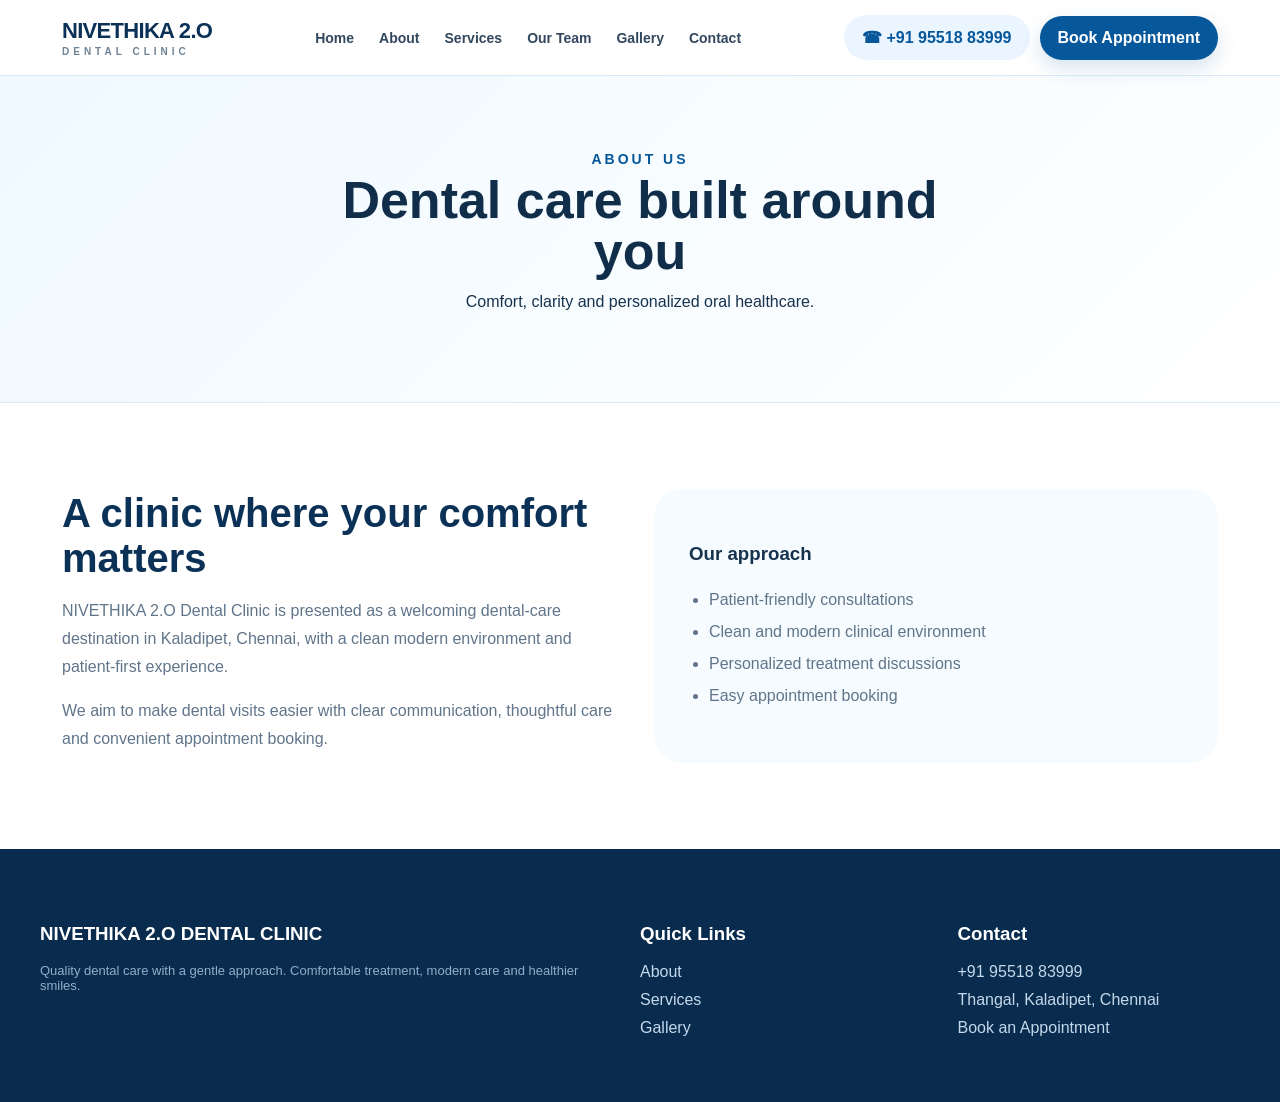
==== about/index.html @ 3b20a112 "Add clinic page" ====
<!doctype html><html><head><meta charset="utf-8"><meta name="viewport" content="width=device-width,initial-scale=1"><title>About | NIVETHIKA 2.O</title><link rel="stylesheet" href="/styles.css"></head><body><div id="header"></div><section class="pageHero"><div class="eyebrow">ABOUT US</div><h1>Dental care built around you</h1><p>Comfort, clarity and personalized oral healthcare.</p></section><section class="section"><div class="grid2"><div><h2>A clinic where your comfort matters</h2><p>NIVETHIKA 2.O Dental Clinic is presented as a welcoming dental-care destination in Kaladipet, Chennai, with a clean modern environment and patient-first experience.</p><p>We aim to make dental visits easier with clear communication, thoughtful care and convenient appointment booking.</p></div><div class="feature"><h3>Our approach</h3><ul><li>Patient-friendly consultations</li><li>Clean and modern clinical environment</li><li>Personalized treatment discussions</li><li>Easy appointment booking</li></ul></div></div></section><div id="footer"></div><script>Promise.all([fetch('/header.html').then(r=>r.text()),fetch('/footer.html').then(r=>r.text())]).then(([h,f])=>{header.innerHTML=h;footer.innerHTML=f})</script></body></html>
---- styles.css ----
:root{--blue:#07579b;--navy:#0b3157;--sky:#eaf6ff;--text:#17324d;--muted:#60758a;--white:#fff;--line:#dceaf5}*{box-sizing:border-box}html{scroll-behavior:smooth}body{margin:0;font-family:Inter,Arial,sans-serif;color:var(--text);background:#fff}a{text-decoration:none;color:inherit}.nav{position:sticky;top:0;z-index:20;background:rgba(255,255,255,.96);backdrop-filter:blur(12px);border-bottom:1px solid var(--line)}.navin{max-width:1200px;margin:auto;padding:15px 22px;display:flex;align-items:center;justify-content:space-between;gap:20px}.logo{font-weight:900;color:var(--navy);font-size:22px;letter-spacing:-.7px}.logo small{display:block;font-size:10px;letter-spacing:4px;color:#6d8295;font-weight:600;margin-top:2px}.links{display:flex;gap:25px;font-size:14px;font-weight:700;color:#31475d}.links a:hover,.links .active{color:var(--blue)}.actions{display:flex;gap:10px;align-items:center}.pill,.btn{border:0;border-radius:999px;padding:13px 18px;font-weight:800;cursor:pointer}.pill{background:#eaf5ff;color:var(--blue)}.btn{background:var(--blue);color:white;box-shadow:0 8px 20px #07579b2b}.hero{min-height:620px;background:linear-gradient(90deg,#f7fcff 0%,#f7fcffdd 38%,#fff0 65%),url('https://images.unsplash.com/photo-1606811971618-4486d14f3f99?auto=format&fit=crop&w=1800&q=85') center/cover}.hero .inner{max-width:1200px;margin:auto;padding:105px 22px 80px}.eyebrow{font-size:14px;letter-spacing:3px;font-weight:800;color:var(--blue)}h1{font-size:64px;line-height:.98;max-width:650px;margin:16px 0;color:#102d4a}h1 span{color:#0877c9}.lead{font-size:19px;line-height:1.7;max-width:620px;color:#50677d}.ctas{display:flex;gap:12px;flex-wrap:wrap;margin-top:30px}.outline{background:#fff;color:var(--blue);border:1px solid #b9d8ee}.section{max-width:1200px;margin:auto;padding:80px 22px}.section.alt{max-width:none;background:#f5fbff}.section h2{font-size:40px;margin:8px 0 14px;color:var(--navy)}.section p{color:var(--muted);line-height:1.75}.center{text-align:center}.cards{display:grid;grid-template-columns:repeat(3,1fr);gap:22px;margin-top:35px}.card{padding:28px;border:1px solid var(--line);border-radius:24px;background:#fff;box-shadow:0 12px 35px #17324d0a}.icon{width:52px;height:52px;border-radius:16px;background:var(--sky);display:grid;place-items:center;font-size:25px}.card h3{margin:18px 0 8px;color:var(--navy)}.pageHero{background:linear-gradient(135deg,#eff9ff,#fff);padding:75px 22px;text-align:center;border-bottom:1px solid var(--line)}.pageHero h1{font-size:52px;margin:8px auto 15px}.grid2{display:grid;grid-template-columns:1fr 1fr;gap:28px;align-items:center}.feature{background:#f5fbff;border-radius:28px;padding:35px}.feature ul{padding-left:20px;color:var(--muted);line-height:2}.gallery{display:grid;grid-template-columns:repeat(3,1fr);gap:18px}.gallery img{width:100%;aspect-ratio:4/3;object-fit:cover;border-radius:20px}.form{display:grid;gap:14px}.form input,.form textarea,.form select{width:100%;padding:15px 16px;border:1px solid #cfe0ec;border-radius:14px;font:inherit}.form textarea{min-height:130px}.footer{background:#092c4e;color:#dcecff;padding:55px 22px}.footerin{max-width:1200px;margin:auto;display:grid;grid-template-columns:2fr 1fr 1fr;gap:35px}.footer h3{color:#fff}.footer a{display:block;margin:10px 0;color:#c4d8eb}.small{font-size:13px;color:#8fb0ca}.mobile{display:none}@media(max-width:850px){.links,.actions .pill{display:none}.mobile{display:block}.hero{min-height:700px;background:linear-gradient(180deg,#f7fcfff2 0%,#f7fcffdd 50%,#ffffff00 100%),url('https://images.unsplash.com/photo-1606811971618-4486d14f3f99?auto=format&fit=crop&w=1200&q=85') center/cover}.hero .inner{padding-top:70px}h1{font-size:44px}.cards,.grid2,.gallery,.footerin{grid-template-columns:1fr}.section{padding:55px 20px}.pageHero h1{font-size:40px}.logo{font-size:19px}}
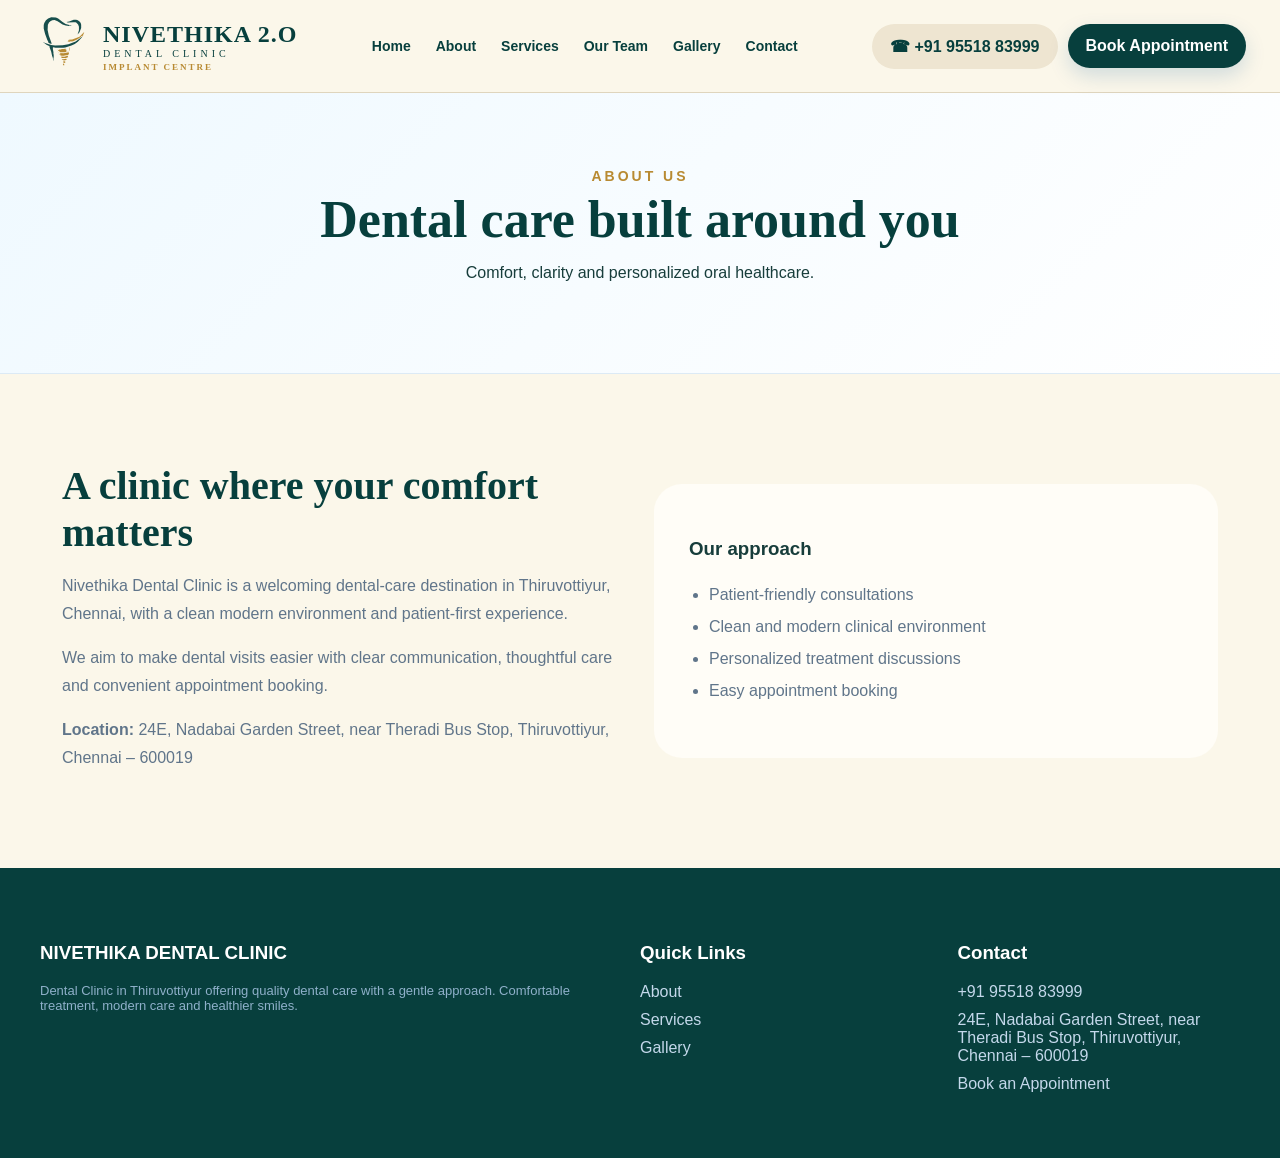
==== commit df908f42: "Standardize Thiruvottiyur Nivethika Dental Clinic branding and address" ====
--- a/about/index.html
+++ b/about/index.html
@@ -1 +1 @@
-<!doctype html><html><head><meta charset="utf-8"><meta name="viewport" content="width=device-width,initial-scale=1"><title>About | NIVETHIKA 2.O</title><link rel="stylesheet" href="/styles.css"></head><body><div id="header"></div><section class="pageHero"><div class="eyebrow">ABOUT US</div><h1>Dental care built around you</h1><p>Comfort, clarity and personalized oral healthcare.</p></section><section class="section"><div class="grid2"><div><h2>A clinic where your comfort matters</h2><p>NIVETHIKA 2.O Dental Clinic is presented as a welcoming dental-care destination in Kaladipet, Chennai, with a clean modern environment and patient-first experience.</p><p>We aim to make dental visits easier with clear communication, thoughtful care and convenient appointment booking.</p></div><div class="feature"><h3>Our approach</h3><ul><li>Patient-friendly consultations</li><li>Clean and modern clinical environment</li><li>Personalized treatment discussions</li><li>Easy appointment booking</li></ul></div></div></section><div id="footer"></div><script>Promise.all([fetch('/header.html').then(r=>r.text()),fetch('/footer.html').then(r=>r.text())]).then(([h,f])=>{header.innerHTML=h;footer.innerHTML=f})</script></body></html>+<!doctype html><html><head><meta charset="utf-8"><meta name="viewport" content="width=device-width,initial-scale=1"><title>About | Nivethika Dental Clinic in Thiruvottiyur</title><link rel="stylesheet" href="/styles.css"></head><body><div id="header"></div><section class="pageHero"><div class="eyebrow">ABOUT US</div><h1>Dental care built around you</h1><p>Comfort, clarity and personalized oral healthcare.</p></section><section class="section"><div class="grid2"><div><h2>A clinic where your comfort matters</h2><p>Nivethika Dental Clinic is a welcoming dental-care destination in Thiruvottiyur, Chennai, with a clean modern environment and patient-first experience.</p><p>We aim to make dental visits easier with clear communication, thoughtful care and convenient appointment booking.</p><p><strong>Location:</strong> 24E, Nadabai Garden Street, near Theradi Bus Stop, Thiruvottiyur, Chennai – 600019</p></div><div class="feature"><h3>Our approach</h3><ul><li>Patient-friendly consultations</li><li>Clean and modern clinical environment</li><li>Personalized treatment discussions</li><li>Easy appointment booking</li></ul></div></div></section><div id="footer"></div><script>Promise.all([fetch('/header.html').then(r=>r.text()),fetch('/footer.html').then(r=>r.text())]).then(([h,f])=>{header.innerHTML=h;footer.innerHTML=f})</script></body></html>
--- a/styles.css
+++ b/styles.css
@@ -1 +1,36 @@
-:root{--blue:#07579b;--navy:#0b3157;--sky:#eaf6ff;--text:#17324d;--muted:#60758a;--white:#fff;--line:#dceaf5}*{box-sizing:border-box}html{scroll-behavior:smooth}body{margin:0;font-family:Inter,Arial,sans-serif;color:var(--text);background:#fff}a{text-decoration:none;color:inherit}.nav{position:sticky;top:0;z-index:20;background:rgba(255,255,255,.96);backdrop-filter:blur(12px);border-bottom:1px solid var(--line)}.navin{max-width:1200px;margin:auto;padding:15px 22px;display:flex;align-items:center;justify-content:space-between;gap:20px}.logo{font-weight:900;color:var(--navy);font-size:22px;letter-spacing:-.7px}.logo small{display:block;font-size:10px;letter-spacing:4px;color:#6d8295;font-weight:600;margin-top:2px}.links{display:flex;gap:25px;font-size:14px;font-weight:700;color:#31475d}.links a:hover,.links .active{color:var(--blue)}.actions{display:flex;gap:10px;align-items:center}.pill,.btn{border:0;border-radius:999px;padding:13px 18px;font-weight:800;cursor:pointer}.pill{background:#eaf5ff;color:var(--blue)}.btn{background:var(--blue);color:white;box-shadow:0 8px 20px #07579b2b}.hero{min-height:620px;background:linear-gradient(90deg,#f7fcff 0%,#f7fcffdd 38%,#fff0 65%),url('https://images.unsplash.com/photo-1606811971618-4486d14f3f99?auto=format&fit=crop&w=1800&q=85') center/cover}.hero .inner{max-width:1200px;margin:auto;padding:105px 22px 80px}.eyebrow{font-size:14px;letter-spacing:3px;font-weight:800;color:var(--blue)}h1{font-size:64px;line-height:.98;max-width:650px;margin:16px 0;color:#102d4a}h1 span{color:#0877c9}.lead{font-size:19px;line-height:1.7;max-width:620px;color:#50677d}.ctas{display:flex;gap:12px;flex-wrap:wrap;margin-top:30px}.outline{background:#fff;color:var(--blue);border:1px solid #b9d8ee}.section{max-width:1200px;margin:auto;padding:80px 22px}.section.alt{max-width:none;background:#f5fbff}.section h2{font-size:40px;margin:8px 0 14px;color:var(--navy)}.section p{color:var(--muted);line-height:1.75}.center{text-align:center}.cards{display:grid;grid-template-columns:repeat(3,1fr);gap:22px;margin-top:35px}.card{padding:28px;border:1px solid var(--line);border-radius:24px;background:#fff;box-shadow:0 12px 35px #17324d0a}.icon{width:52px;height:52px;border-radius:16px;background:var(--sky);display:grid;place-items:center;font-size:25px}.card h3{margin:18px 0 8px;color:var(--navy)}.pageHero{background:linear-gradient(135deg,#eff9ff,#fff);padding:75px 22px;text-align:center;border-bottom:1px solid var(--line)}.pageHero h1{font-size:52px;margin:8px auto 15px}.grid2{display:grid;grid-template-columns:1fr 1fr;gap:28px;align-items:center}.feature{background:#f5fbff;border-radius:28px;padding:35px}.feature ul{padding-left:20px;color:var(--muted);line-height:2}.gallery{display:grid;grid-template-columns:repeat(3,1fr);gap:18px}.gallery img{width:100%;aspect-ratio:4/3;object-fit:cover;border-radius:20px}.form{display:grid;gap:14px}.form input,.form textarea,.form select{width:100%;padding:15px 16px;border:1px solid #cfe0ec;border-radius:14px;font:inherit}.form textarea{min-height:130px}.footer{background:#092c4e;color:#dcecff;padding:55px 22px}.footerin{max-width:1200px;margin:auto;display:grid;grid-template-columns:2fr 1fr 1fr;gap:35px}.footer h3{color:#fff}.footer a{display:block;margin:10px 0;color:#c4d8eb}.small{font-size:13px;color:#8fb0ca}.mobile{display:none}@media(max-width:850px){.links,.actions .pill{display:none}.mobile{display:block}.hero{min-height:700px;background:linear-gradient(180deg,#f7fcfff2 0%,#f7fcffdd 50%,#ffffff00 100%),url('https://images.unsplash.com/photo-1606811971618-4486d14f3f99?auto=format&fit=crop&w=1200&q=85') center/cover}.hero .inner{padding-top:70px}h1{font-size:44px}.cards,.grid2,.gallery,.footerin{grid-template-columns:1fr}.section{padding:55px 20px}.pageHero h1{font-size:40px}.logo{font-size:19px}}+:root{--blue:#07579b;--navy:#0b3157;--sky:#eaf6ff;--text:#17324d;--muted:#60758a;--white:#fff;--line:#dceaf5}*{box-sizing:border-box}html{scroll-behavior:smooth}body{margin:0;font-family:Inter,Arial,sans-serif;color:var(--text);background:#fff}a{text-decoration:none;color:inherit}.nav{position:sticky;top:0;z-index:20;background:rgba(255,255,255,.97);backdrop-filter:blur(12px);border-bottom:1px solid var(--line)}.navin{max-width:1350px;margin:auto;padding:14px 36px;display:flex;align-items:center;justify-content:space-between;gap:20px}.logo{font-weight:900;color:var(--navy);font-size:22px;letter-spacing:-.7px}.logo small{display:block;font-size:10px;letter-spacing:4px;color:#6d8295;font-weight:600;margin-top:2px}.links{display:flex;gap:25px;font-size:14px;font-weight:700;color:#31475d}.links a:hover,.links .active{color:var(--blue)}.actions{display:flex;gap:10px;align-items:center}.pill,.btn{border:0;border-radius:999px;padding:13px 18px;font-weight:800;cursor:pointer}.pill{background:#eaf5ff;color:var(--blue)}.btn{background:var(--blue);color:#fff;box-shadow:0 8px 20px #07579b2b}.hero{min-height:610px;overflow:hidden;background:#f7fcff url('https://images.pexels.com/photos/4269489/pexels-photo-4269489.jpeg?auto=compress&cs=tinysrgb&w=2000') right center/auto 100% no-repeat;position:relative}.hero:before{content:"";position:absolute;inset:0;background:linear-gradient(90deg,#f7fcff 0%,#f7fcfff5 30%,#f7fcffcc 43%,#f7fcff55 58%,transparent 74%);pointer-events:none}.hero .inner{position:relative;z-index:1;max-width:1350px;margin:auto;padding:78px 42px 55px}.eyebrow{font-size:14px;letter-spacing:3px;font-weight:800;color:var(--blue)}h1{font-size:58px;line-height:.98;max-width:650px;margin:16px 0;color:#102d4a}h1 span{color:#0877c9}.lead{font-size:18px;line-height:1.65;max-width:600px;color:#50677d}.ctas{display:flex;gap:12px;flex-wrap:wrap;margin-top:22px}.outline{background:#fff;color:var(--blue);border:1px solid #b9d8ee}.section{max-width:1200px;margin:auto;padding:80px 22px}.section.alt{max-width:none;background:#f5fbff}.section h2{font-size:40px;margin:8px 0 14px;color:var(--navy)}.section p{color:var(--muted);line-height:1.75}.center{text-align:center}.cards{display:grid;grid-template-columns:repeat(3,1fr);gap:22px;margin-top:35px}.card{padding:28px;border:1px solid var(--line);border-radius:24px;background:#fff;box-shadow:0 12px 35px #17324d0a}.icon{width:58px;height:58px;border-radius:16px;background:var(--sky);display:grid;place-items:center;font-size:25px}.card h3{margin:18px 0 8px;color:var(--navy)}.pageHero{background:linear-gradient(135deg,#eff9ff,#fff);padding:75px 22px;text-align:center;border-bottom:1px solid var(--line)}.pageHero h1{font-size:52px;margin:8px auto 15px}.grid2{display:grid;grid-template-columns:1fr 1fr;gap:28px;align-items:center}.feature{background:#f5fbff;border-radius:28px;padding:35px}.feature ul{padding-left:20px;color:var(--muted);line-height:2}.gallery{display:grid;grid-template-columns:repeat(3,1fr);gap:18px}.galleryImg{display:block;width:100%;aspect-ratio:4/3;border-radius:20px;object-fit:cover;object-position:center;box-shadow:0 12px 30px #17324d18;transition:transform .3s ease,box-shadow .3s ease}.galleryImg:hover{transform:translateY(-4px);box-shadow:0 18px 36px #17324d25}.teamvisual{width:100%;min-height:520px;border-radius:28px;background:url('https://images.unsplash.com/photo-1606811971618-4486d14f3f99?auto=format&fit=crop&w=1200&q=85') center/cover}.form{display:grid;gap:14px}.form input,.form textarea,.form select{width:100%;padding:15px 16px;border:1px solid #cfe0ec;border-radius:14px;font:inherit}.form textarea{min-height:130px}.footer{background:#092c4e;color:#dcecff;padding:55px 22px}.footerin{max-width:1200px;margin:auto;display:grid;grid-template-columns:2fr 1fr 1fr;gap:35px}.footer h3{color:#fff}.footer a{display:block;margin:10px 0;color:#c4d8eb}.small{font-size:13px;color:#8fb0ca}.mobile{display:none}@media(max-width:850px){.links,.actions .pill{display:none}.mobile{display:block}.hero{min-height:650px;background:#f7fcff url('https://images.pexels.com/photos/4269489/pexels-photo-4269489.jpeg?auto=compress&cs=tinysrgb&w=2000') center bottom/auto 62% no-repeat}.hero:before{background:linear-gradient(180deg,#f7fcfff7 0%,#f7fcffdf 48%,#ffffff22 100%)}.hero .inner{padding:50px 24px 45px}h1{font-size:40px}.lead{font-size:17px}.cards,.grid2,.gallery,.footerin{grid-template-columns:1fr}.section{padding:55px 20px}.pageHero h1{font-size:40px}.logo{font-size:19px}}@import url('https://fonts.googleapis.com/css2?family=Cinzel:wght@500;600;700;800&family=Montserrat:wght@400;500;600;700;800&display=swap');
+body{font-family:Montserrat,Arial,sans-serif;background:#fbf7ea;color:#173d3b}
+.nav{background:#fbf7ea;border-bottom:1px solid #dfd5bd}
+.navin{max-width:1400px;padding:12px 34px}
+.brand{display:flex;align-items:center;gap:10px;color:#073f3d}
+.brandIcon{font-size:42px;color:#b88a32;line-height:1}
+.brandText strong{display:block;font-family:Cinzel,serif;font-size:24px;letter-spacing:1px}
+.brandText em{font-style:normal;color:#b88a32}.brandText small{display:block;font-family:Cinzel,serif;font-size:10px;letter-spacing:4px}.brandText b{display:block;color:#b88a32;font-family:Cinzel,serif;font-size:9px;letter-spacing:2px;margin-top:3px}
+.links{color:#073f3d}.links a:hover,.links .active{color:#b88a32}.pill{background:#eee5d1;color:#073f3d}.btn{background:#073f3d}
+.hero{min-height:650px;background:linear-gradient(90deg,#fbf7eaf7 0%,#fbf7eae8 43%,#fbf7ea8c 62%,#ffffff00 82%),url('https://images.pexels.com/photos/4269489/pexels-photo-4269489.jpeg?auto=compress&cs=tinysrgb&w=2000') right center/auto 100% no-repeat}
+.hero .inner{max-width:1400px;padding:62px 48px 55px}.eyebrow{color:#b88a32}
+h1{font-family:Cinzel,serif;font-size:48px;line-height:1.08;max-width:760px;color:#073f3d}h1 span{color:#b88a32}
+.heroTag{font-family:Cinzel,serif;color:#073f3d;font-size:18px;font-weight:600}.doctor{font-family:Cinzel,serif;font-size:34px;font-weight:800;letter-spacing:2px;color:#073f3d;margin:0}.role{font-size:15px;font-weight:700;color:#354d4b}.role i{color:#b88a32;font-style:normal;margin:0 8px}
+.heroInfo{display:grid;grid-template-columns:1fr 1fr 1fr;max-width:950px;border:1px solid #cdbd9c;background:#fffdf6;border-radius:8px;overflow:hidden}.heroInfo>div{padding:12px 18px;border-right:1px solid #d8cdb5}.heroInfo>div:last-child{border-right:0}.heroInfo strong,.heroBottom strong{display:inline-block;background:#073f3d;color:#fff;padding:4px 11px;border-radius:4px;font-size:11px;letter-spacing:1px}.heroInfo p{font-size:13px;line-height:1.5;font-weight:600;margin:7px 0 0}.heroInfo .phone p{font-size:22px;color:#073f3d;font-weight:900;letter-spacing:1px}
+.heroBottom{display:grid;grid-template-columns:1fr .8fr 1.7fr;max-width:1050px;background:#073f3d;color:#fff;border-radius:0 0 8px 8px}.heroBottom>div{padding:14px 18px;border-right:1px solid #b89a5b}.heroBottom>div:last-child{border-right:0}.heroBottom strong{background:transparent;color:#e3c36d;padding:0}.heroBottom p{font-size:12px;line-height:1.55;margin:6px 0;font-weight:600}
+.section h2{font-family:Cinzel,serif;color:#073f3d}.card{border-color:#dfd5bd;background:#fffdf7}.icon{background:#eee2c6;color:#b88a32}.card h3{font-family:Cinzel,serif;color:#073f3d}.outline{background:#fffdf6;color:#073f3d;border-color:#cdbd9c}.section.alt{background:#f2ecdc}.feature{background:#fffdf7;border-color:#dfd5bd}.footer{background:#073f3d}
+@media(max-width:850px){.hero{min-height:820px;background:linear-gradient(180deg,#fbf7eaf7 0%,#fbf7eae8 47%,#fbf7ea55 70%,#ffffff00 100%),url('https://images.pexels.com/photos/4269489/pexels-photo-4269489.jpeg?auto=compress&cs=tinysrgb&w=2000') center bottom/auto 48% no-repeat}.heroInfo,.heroBottom{grid-template-columns:1fr}.heroInfo>div,.heroBottom>div{border-right:0;border-bottom:1px solid #d8cdb5}.heroBottom>div:last-child{border-bottom:0}.doctor{font-size:25px}.brandText strong{font-size:18px}.brandIcon{font-size:32px}}
+/* HOME HERO — two dental treatment images side by side */
+.hero{background:#fbf7ea;position:relative}
+.hero:before{content:"";position:absolute;inset:0;background:linear-gradient(90deg,#fbf7eaff 0%,#fbf7eaf5 34%,#fbf7eab8 49%,#fbf7ea33 66%,transparent 82%);pointer-events:none;z-index:1}
+.heroVisual{position:absolute;right:0;top:0;width:52%;height:100%;display:grid;grid-template-columns:1fr 1fr;gap:10px;z-index:0}
+.heroVisualImg{background-position:center;background-size:cover;background-repeat:no-repeat;min-width:0}
+.heroVisualImgOne{background-image:url('https://images.pexels.com/photos/4269489/pexels-photo-4269489.jpeg?auto=compress&cs=tinysrgb&w=1400')}
+.heroVisualImgTwo{background-image:url('https://images.pexels.com/photos/4269943/pexels-photo-4269943.jpeg?auto=compress&cs=tinysrgb&w=1400')}
+.hero .inner{z-index:2}
+@media(max-width:850px){.hero{min-height:900px}.hero:before{background:linear-gradient(180deg,#fbf7eaff 0%,#fbf7eae8 47%,#fbf7ea55 66%,transparent 100%)}.heroVisual{top:auto;bottom:0;width:100%;height:46%;grid-template-columns:1fr 1fr;gap:6px}.heroVisualImgOne,.heroVisualImgTwo{background-position:center}.hero .inner{padding-bottom:430px}}
+
+/* Logo image */
+.brandLogo{width:58px;height:68px;object-fit:contain;display:block;flex:0 0 auto}
+.brand{display:flex;align-items:center;gap:11px;color:#073f3d}
+.brandText{display:block}
+@media(max-width:850px){.brandLogo{width:44px;height:54px}.brand{gap:8px}.brandText strong{font-size:18px}.brandText small{font-size:8px;letter-spacing:3px}.brandText b{font-size:7px}}
+
+/* LOCATION MAPS */
+.clinicLocations{display:grid;grid-template-columns:1fr 1fr;gap:24px}.locationCard{padding:24px;border:1px solid #dfd5bd;border-radius:24px;background:#fffdf7;box-shadow:0 12px 35px #17324d0a}.locationHead{display:flex;align-items:center;justify-content:space-between;gap:16px}.locationHead h2{font-size:25px;margin:6px 0 8px}.locationCard>p{margin:0 0 18px;font-size:14px}.mapFrame{display:block;width:100%;height:330px;border:0;border-radius:18px}.contactBottom{display:grid;grid-template-columns:1fr 1fr;gap:24px;margin-top:24px}.contactBottom .card{margin:0}
+@media(max-width:850px){.clinicLocations,.contactBottom{grid-template-columns:1fr}.locationHead{align-items:flex-start;flex-direction:column}.mapFrame{height:300px}}
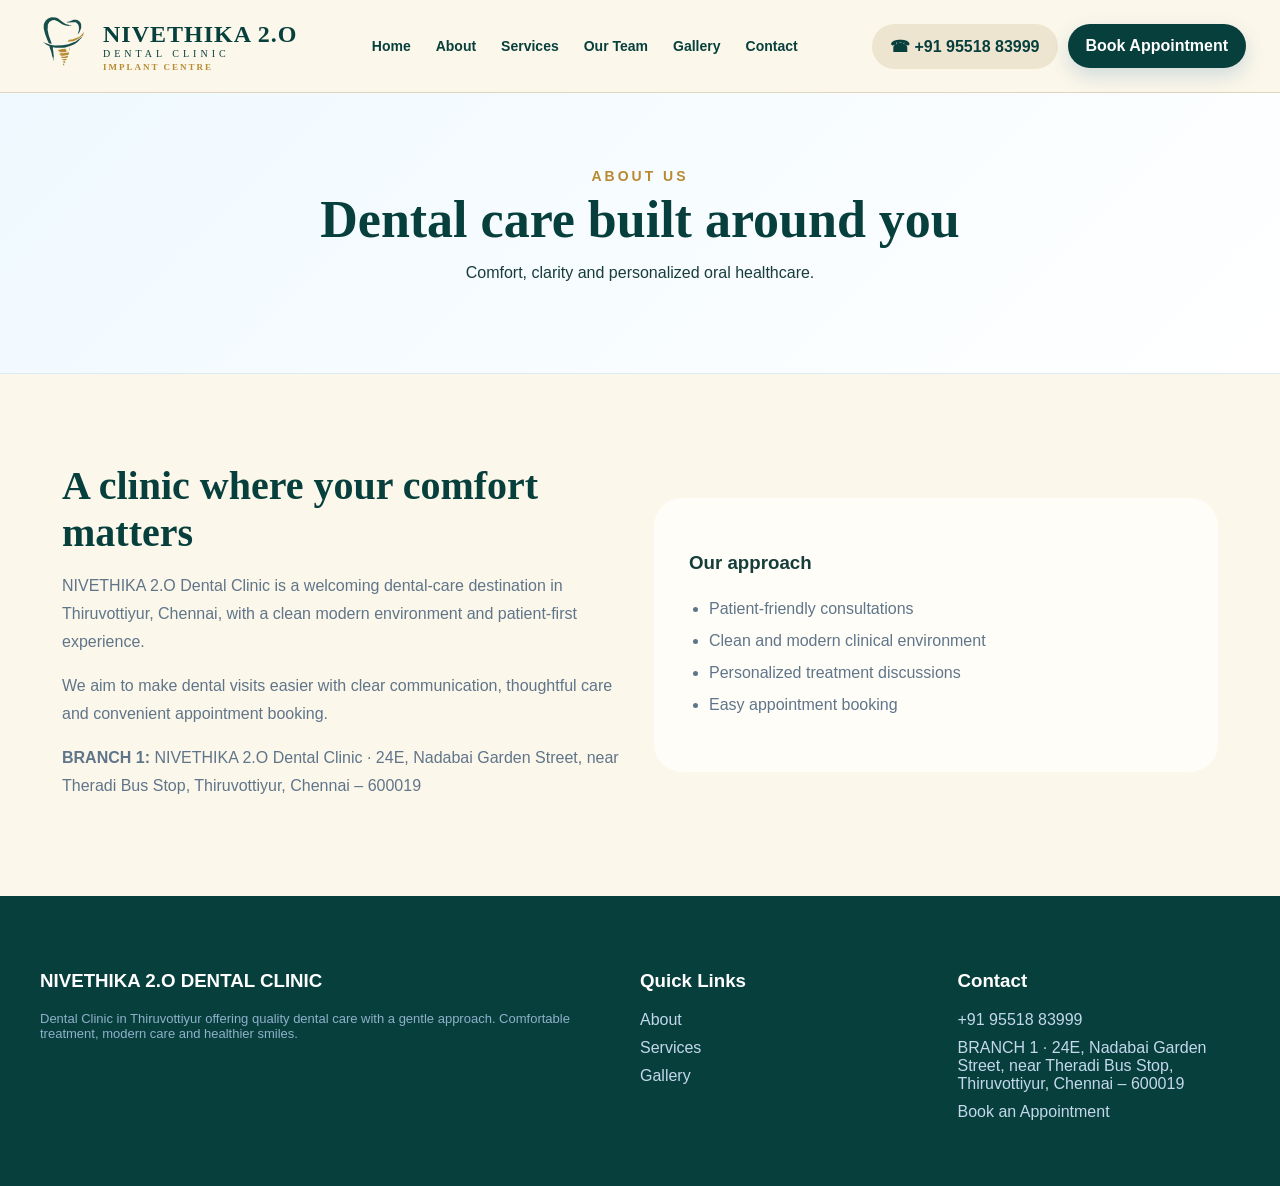
==== commit 5db6e59e: "Add Branch 1 NIVETHIKA 2.O clinic name and address" ====
--- a/about/index.html
+++ b/about/index.html
@@ -1 +1 @@
-<!doctype html><html><head><meta charset="utf-8"><meta name="viewport" content="width=device-width,initial-scale=1"><title>About | Nivethika Dental Clinic in Thiruvottiyur</title><link rel="stylesheet" href="/styles.css"></head><body><div id="header"></div><section class="pageHero"><div class="eyebrow">ABOUT US</div><h1>Dental care built around you</h1><p>Comfort, clarity and personalized oral healthcare.</p></section><section class="section"><div class="grid2"><div><h2>A clinic where your comfort matters</h2><p>Nivethika Dental Clinic is a welcoming dental-care destination in Thiruvottiyur, Chennai, with a clean modern environment and patient-first experience.</p><p>We aim to make dental visits easier with clear communication, thoughtful care and convenient appointment booking.</p><p><strong>Location:</strong> 24E, Nadabai Garden Street, near Theradi Bus Stop, Thiruvottiyur, Chennai – 600019</p></div><div class="feature"><h3>Our approach</h3><ul><li>Patient-friendly consultations</li><li>Clean and modern clinical environment</li><li>Personalized treatment discussions</li><li>Easy appointment booking</li></ul></div></div></section><div id="footer"></div><script>Promise.all([fetch('/header.html').then(r=>r.text()),fetch('/footer.html').then(r=>r.text())]).then(([h,f])=>{header.innerHTML=h;footer.innerHTML=f})</script></body></html>+<!doctype html><html><head><meta charset="utf-8"><meta name="viewport" content="width=device-width,initial-scale=1"><title>About | Nivethika Dental Clinic in Thiruvottiyur</title><link rel="stylesheet" href="/styles.css"></head><body><div id="header"></div><section class="pageHero"><div class="eyebrow">ABOUT US</div><h1>Dental care built around you</h1><p>Comfort, clarity and personalized oral healthcare.</p></section><section class="section"><div class="grid2"><div><h2>A clinic where your comfort matters</h2><p>NIVETHIKA 2.O Dental Clinic is a welcoming dental-care destination in Thiruvottiyur, Chennai, with a clean modern environment and patient-first experience.</p><p>We aim to make dental visits easier with clear communication, thoughtful care and convenient appointment booking.</p><p><strong>BRANCH 1:</strong> NIVETHIKA 2.O Dental Clinic · 24E, Nadabai Garden Street, near Theradi Bus Stop, Thiruvottiyur, Chennai – 600019</p></div><div class="feature"><h3>Our approach</h3><ul><li>Patient-friendly consultations</li><li>Clean and modern clinical environment</li><li>Personalized treatment discussions</li><li>Easy appointment booking</li></ul></div></div></section><div id="footer"></div><script>Promise.all([fetch('/header.html').then(r=>r.text()),fetch('/footer.html').then(r=>r.text())]).then(([h,f])=>{header.innerHTML=h;footer.innerHTML=f})</script></body></html>
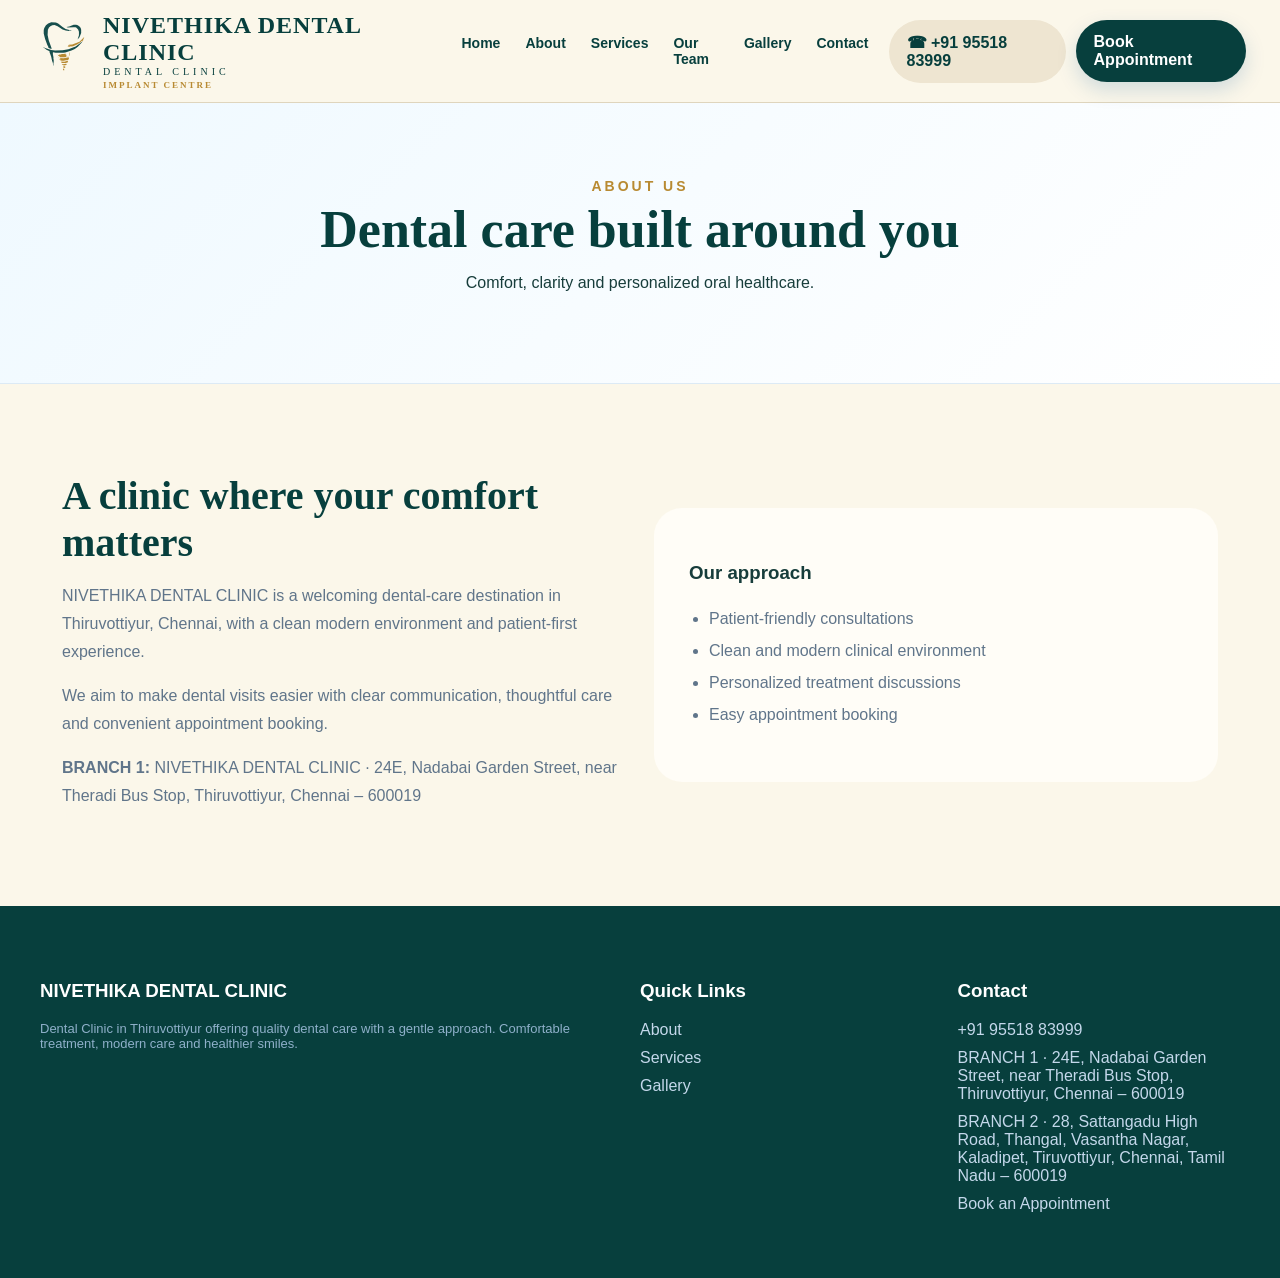
==== commit 1b41ee73: "Remove 2.0 branding and use Nivethika Dental Clinic name" ====
--- a/about/index.html
+++ b/about/index.html
@@ -1 +1 @@
-<!doctype html><html><head><meta charset="utf-8"><meta name="viewport" content="width=device-width,initial-scale=1"><title>About | Nivethika Dental Clinic in Thiruvottiyur</title><link rel="stylesheet" href="/styles.css"></head><body><div id="header"></div><section class="pageHero"><div class="eyebrow">ABOUT US</div><h1>Dental care built around you</h1><p>Comfort, clarity and personalized oral healthcare.</p></section><section class="section"><div class="grid2"><div><h2>A clinic where your comfort matters</h2><p>NIVETHIKA 2.O Dental Clinic is a welcoming dental-care destination in Thiruvottiyur, Chennai, with a clean modern environment and patient-first experience.</p><p>We aim to make dental visits easier with clear communication, thoughtful care and convenient appointment booking.</p><p><strong>BRANCH 1:</strong> NIVETHIKA 2.O Dental Clinic · 24E, Nadabai Garden Street, near Theradi Bus Stop, Thiruvottiyur, Chennai – 600019</p></div><div class="feature"><h3>Our approach</h3><ul><li>Patient-friendly consultations</li><li>Clean and modern clinical environment</li><li>Personalized treatment discussions</li><li>Easy appointment booking</li></ul></div></div></section><div id="footer"></div><script>Promise.all([fetch('/header.html').then(r=>r.text()),fetch('/footer.html').then(r=>r.text())]).then(([h,f])=>{header.innerHTML=h;footer.innerHTML=f})</script></body></html>+<!doctype html><html><head><meta charset="utf-8"><meta name="viewport" content="width=device-width,initial-scale=1"><title>About | Nivethika Dental Clinic in Thiruvottiyur</title><link rel="stylesheet" href="/styles.css"></head><body><div id="header"></div><section class="pageHero"><div class="eyebrow">ABOUT US</div><h1>Dental care built around you</h1><p>Comfort, clarity and personalized oral healthcare.</p></section><section class="section"><div class="grid2"><div><h2>A clinic where your comfort matters</h2><p>NIVETHIKA DENTAL CLINIC is a welcoming dental-care destination in Thiruvottiyur, Chennai, with a clean modern environment and patient-first experience.</p><p>We aim to make dental visits easier with clear communication, thoughtful care and convenient appointment booking.</p><p><strong>BRANCH 1:</strong> NIVETHIKA DENTAL CLINIC · 24E, Nadabai Garden Street, near Theradi Bus Stop, Thiruvottiyur, Chennai – 600019</p></div><div class="feature"><h3>Our approach</h3><ul><li>Patient-friendly consultations</li><li>Clean and modern clinical environment</li><li>Personalized treatment discussions</li><li>Easy appointment booking</li></ul></div></div></section><div id="footer"></div><script>Promise.all([fetch('/header.html').then(r=>r.text()),fetch('/footer.html').then(r=>r.text())]).then(([h,f])=>{header.innerHTML=h;footer.innerHTML=f})</script></body></html>
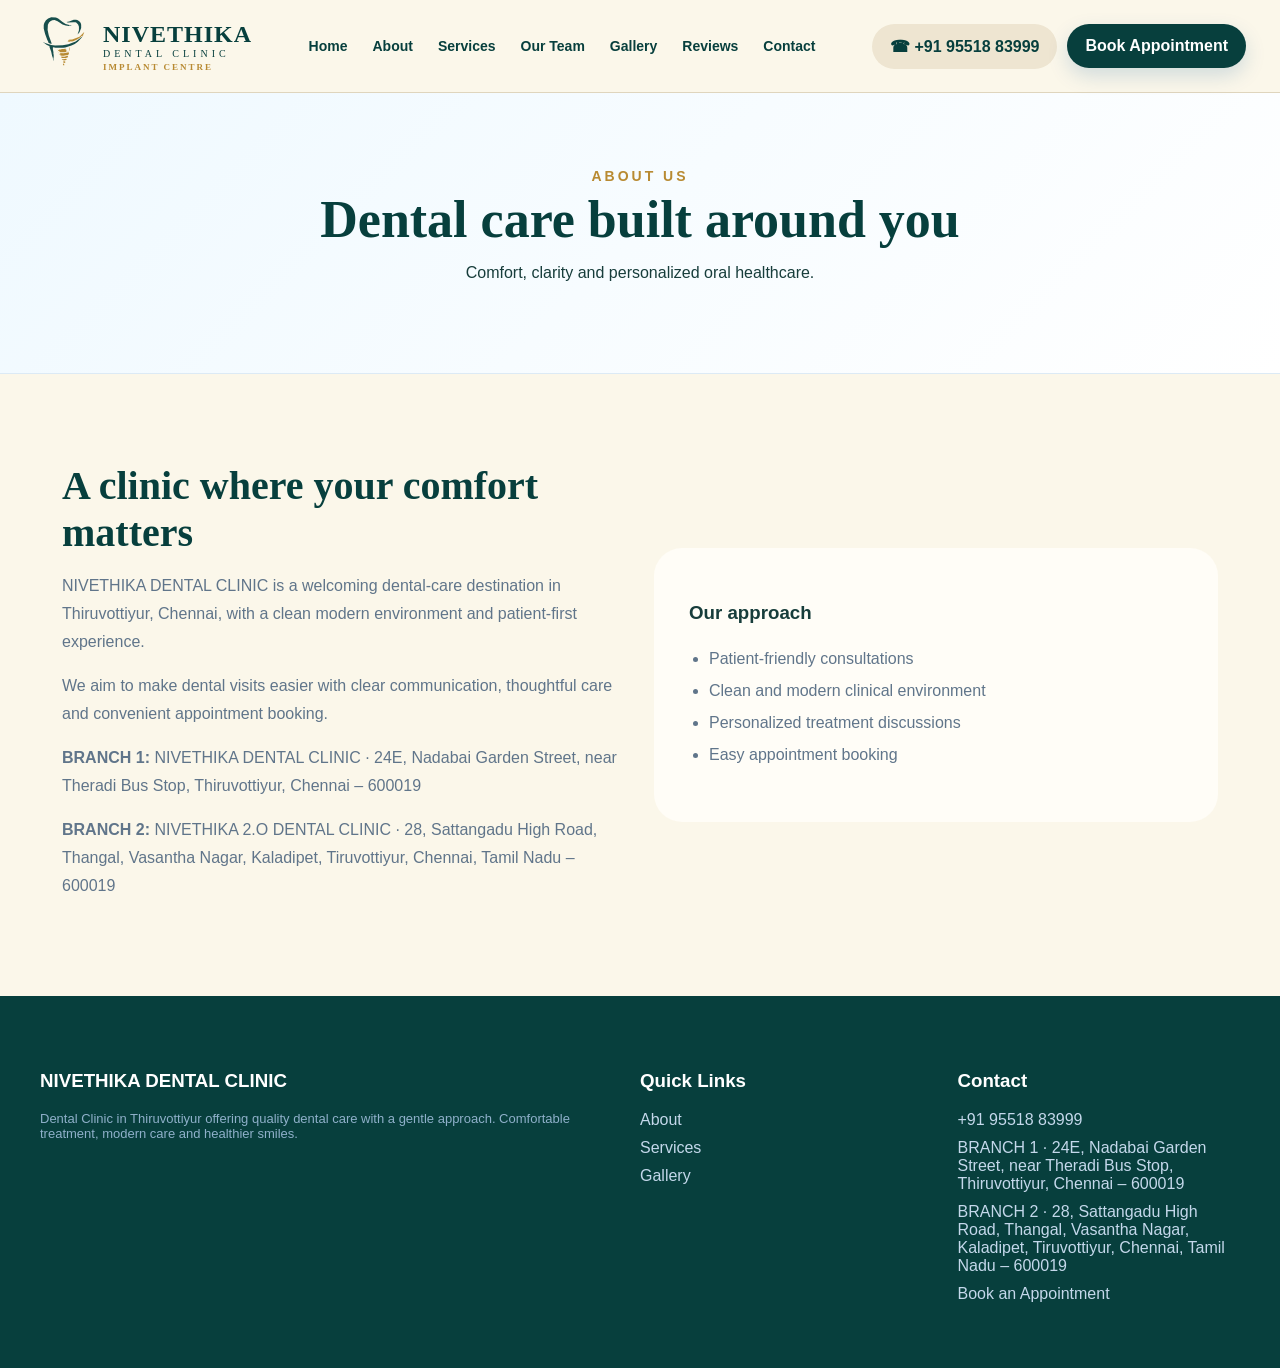
==== commit c4bb8077: "Add Branch 2 address to About page" ====
--- a/about/index.html
+++ b/about/index.html
@@ -1 +1 @@
-<!doctype html><html><head><meta charset="utf-8"><meta name="viewport" content="width=device-width,initial-scale=1"><title>About | Nivethika Dental Clinic in Thiruvottiyur</title><link rel="stylesheet" href="/styles.css"></head><body><div id="header"></div><section class="pageHero"><div class="eyebrow">ABOUT US</div><h1>Dental care built around you</h1><p>Comfort, clarity and personalized oral healthcare.</p></section><section class="section"><div class="grid2"><div><h2>A clinic where your comfort matters</h2><p>NIVETHIKA DENTAL CLINIC is a welcoming dental-care destination in Thiruvottiyur, Chennai, with a clean modern environment and patient-first experience.</p><p>We aim to make dental visits easier with clear communication, thoughtful care and convenient appointment booking.</p><p><strong>BRANCH 1:</strong> NIVETHIKA DENTAL CLINIC · 24E, Nadabai Garden Street, near Theradi Bus Stop, Thiruvottiyur, Chennai – 600019</p></div><div class="feature"><h3>Our approach</h3><ul><li>Patient-friendly consultations</li><li>Clean and modern clinical environment</li><li>Personalized treatment discussions</li><li>Easy appointment booking</li></ul></div></div></section><div id="footer"></div><script>Promise.all([fetch('/header.html').then(r=>r.text()),fetch('/footer.html').then(r=>r.text())]).then(([h,f])=>{header.innerHTML=h;footer.innerHTML=f})</script></body></html>+<!doctype html><html><head><meta charset="utf-8"><meta name="viewport" content="width=device-width,initial-scale=1"><title>About | Nivethika Dental Clinic in Thiruvottiyur</title><link rel="stylesheet" href="/styles.css"></head><body><div id="header"></div><section class="pageHero"><div class="eyebrow">ABOUT US</div><h1>Dental care built around you</h1><p>Comfort, clarity and personalized oral healthcare.</p></section><section class="section"><div class="grid2"><div><h2>A clinic where your comfort matters</h2><p>NIVETHIKA DENTAL CLINIC is a welcoming dental-care destination in Thiruvottiyur, Chennai, with a clean modern environment and patient-first experience.</p><p>We aim to make dental visits easier with clear communication, thoughtful care and convenient appointment booking.</p><p><strong>BRANCH 1:</strong> NIVETHIKA DENTAL CLINIC · 24E, Nadabai Garden Street, near Theradi Bus Stop, Thiruvottiyur, Chennai – 600019</p><p><strong>BRANCH 2:</strong> NIVETHIKA 2.O DENTAL CLINIC · 28, Sattangadu High Road, Thangal, Vasantha Nagar, Kaladipet, Tiruvottiyur, Chennai, Tamil Nadu – 600019</p></div><div class="feature"><h3>Our approach</h3><ul><li>Patient-friendly consultations</li><li>Clean and modern clinical environment</li><li>Personalized treatment discussions</li><li>Easy appointment booking</li></ul></div></div></section><div id="footer"></div><script>Promise.all([fetch('/header.html').then(r=>r.text()),fetch('/footer.html').then(r=>r.text())]).then(([h,f])=>{header.innerHTML=h;footer.innerHTML=f})</script></body></html>
--- a/styles.css
+++ b/styles.css
@@ -34,3 +34,158 @@
 /* LOCATION MAPS */
 .clinicLocations{display:grid;grid-template-columns:1fr 1fr;gap:24px}.locationCard{padding:24px;border:1px solid #dfd5bd;border-radius:24px;background:#fffdf7;box-shadow:0 12px 35px #17324d0a}.locationHead{display:flex;align-items:center;justify-content:space-between;gap:16px}.locationHead h2{font-size:25px;margin:6px 0 8px}.locationCard>p{margin:0 0 18px;font-size:14px}.mapFrame{display:block;width:100%;height:330px;border:0;border-radius:18px}.contactBottom{display:grid;grid-template-columns:1fr 1fr;gap:24px;margin-top:24px}.contactBottom .card{margin:0}
 @media(max-width:850px){.clinicLocations,.contactBottom{grid-template-columns:1fr}.locationHead{align-items:flex-start;flex-direction:column}.mapFrame{height:300px}}
+
+/* REVIEWS */
+.reviewIntro{display:flex;align-items:end;justify-content:space-between;gap:28px;margin-bottom:30px}.reviewIntro h2,.reviewBuilder h2{margin-bottom:10px}.reviewGrid{display:grid;grid-template-columns:repeat(4,1fr);gap:18px}.reviewCard{padding:26px;border:1px solid #dfd5bd;border-radius:22px;background:#fffdf7;box-shadow:0 12px 30px #17324d0a}.reviewCard .stars{color:#b88a32;letter-spacing:2px;font-size:18px;margin-bottom:16px}.reviewCard p{font-family:Cinzel,serif;color:#073f3d;font-size:18px;line-height:1.55;min-height:84px}.reviewCard strong{display:block;color:#073f3d;margin-top:18px}.reviewCard small{display:block;color:#60758a;margin-top:6px}.reviewSource{margin-top:24px;padding:22px;border:1px solid #dfd5bd;border-radius:20px;background:#f5efdf}.sourceLinks{display:flex;gap:10px;flex-wrap:wrap}.reviewBuilder{max-width:1050px;margin:auto;display:grid;grid-template-columns:1fr 1fr;gap:30px;align-items:start}.reviewForm{display:grid;gap:12px}.reviewForm input,.reviewForm textarea,.reviewForm select{width:100%;padding:15px;border:1px solid #cdbd9c;border-radius:14px;background:#fffdf7;font:inherit}.reviewForm textarea{min-height:140px;resize:vertical}.reviewForm small{color:#60758a;line-height:1.5}@media(max-width:1000px){.reviewGrid{grid-template-columns:repeat(2,1fr)}}@media(max-width:850px){.reviewIntro,.reviewBuilder{grid-template-columns:1fr;display:grid}.reviewGrid{grid-template-columns:1fr}.reviewCard p{min-height:auto}.sourceLinks{flex-direction:column}.sourceLinks .btn{width:100%;text-align:center}}
+
+/* MOBILE SIDE MENU */
+.mobileMenuToggle{position:absolute;opacity:0;pointer-events:none;width:1px;height:1px}
+.mobileMenuButton,.mobileMenu,.mobileMenuOverlay{display:none}
+
+@media(max-width:850px){
+  .navin{padding:10px 16px;min-height:72px}
+  .mobile{display:none!important}
+  .mobileMenuButton{
+    display:flex;
+    width:48px;
+    height:48px;
+    flex:0 0 48px;
+    margin-left:auto;
+    border-radius:10px;
+    background:#073f3d;
+    border:1px solid #073f3d;
+    align-items:center;
+    justify-content:center;
+    flex-direction:column;
+    gap:5px;
+    cursor:pointer;
+    box-shadow:0 6px 18px #073f3d2b;
+    position:relative;
+    z-index:1002;
+  }
+  .mobileMenuButton span{
+    display:block;
+    width:25px;
+    height:3px;
+    border-radius:2px;
+    background:#fff;
+  }
+  .mobileMenu{
+    display:block;
+    position:fixed;
+    top:0;
+    right:0;
+    width:min(88vw,360px);
+    height:100dvh;
+    padding:24px 20px 28px;
+    background:#fbf7ea;
+    border-left:1px solid #dfd5bd;
+    box-shadow:-18px 0 45px #073f3d2b;
+    transform:translateX(105%);
+    transition:transform .28s ease;
+    z-index:1001;
+    overflow-y:auto;
+  }
+  .mobileMenuTop{
+    display:flex;
+    align-items:center;
+    justify-content:space-between;
+    gap:16px;
+    padding:6px 2px 22px;
+    border-bottom:1px solid #dfd5bd;
+  }
+  .mobileMenuTop strong{
+    display:block;
+    font-family:Cinzel,serif;
+    font-size:21px;
+    letter-spacing:1px;
+    color:#073f3d;
+  }
+  .mobileMenuTop small{
+    display:block;
+    margin-top:3px;
+    font-family:Cinzel,serif;
+    font-size:9px;
+    letter-spacing:3px;
+    color:#b88a32;
+  }
+  .mobileMenuClose{
+    width:42px;
+    height:42px;
+    border:1px solid #cdbd9c;
+    border-radius:10px;
+    display:grid;
+    place-items:center;
+    font-size:30px;
+    line-height:1;
+    color:#073f3d;
+    cursor:pointer;
+  }
+  .mobileMenuLinks{
+    display:grid;
+    gap:9px;
+    padding:22px 0 18px;
+  }
+  .mobileMenuLinks a{
+    display:flex;
+    align-items:center;
+    min-height:52px;
+    padding:14px 16px;
+    border:1px solid #dfd5bd;
+    border-radius:12px;
+    background:#fffdf7;
+    color:#073f3d;
+    font-size:15px;
+    font-weight:800;
+    transition:background .2s ease,transform .2s ease,border-color .2s ease;
+  }
+  .mobileMenuLinks a:active{
+    background:#eee5d1;
+    border-color:#b88a32;
+    transform:scale(.98);
+  }
+  .mobileMenuAppointment{
+    display:flex;
+    align-items:center;
+    justify-content:center;
+    min-height:52px;
+    padding:14px 16px;
+    border-radius:12px;
+    background:#073f3d;
+    color:#fff;
+    font-weight:800;
+    text-align:center;
+    box-shadow:0 8px 20px #073f3d2b;
+  }
+  .mobileMenuPhone{
+    display:block;
+    margin-top:10px;
+    padding:13px 14px;
+    border:1px solid #cdbd9c;
+    border-radius:12px;
+    color:#073f3d;
+    font-weight:800;
+    text-align:center;
+    background:#fffdf7;
+  }
+  .mobileMenuOverlay{
+    position:fixed;
+    inset:0;
+    display:block;
+    background:#073f3d80;
+    opacity:0;
+    visibility:hidden;
+    transition:opacity .25s ease,visibility .25s ease;
+    z-index:1000;
+  }
+  .mobileMenuToggle:checked ~ .mobileMenu{
+    transform:translateX(0);
+  }
+  .mobileMenuToggle:checked ~ .mobileMenuOverlay{
+    opacity:1;
+    visibility:visible;
+  }
+  body:has(.mobileMenuToggle:checked){
+    overflow:hidden;
+  }
+}
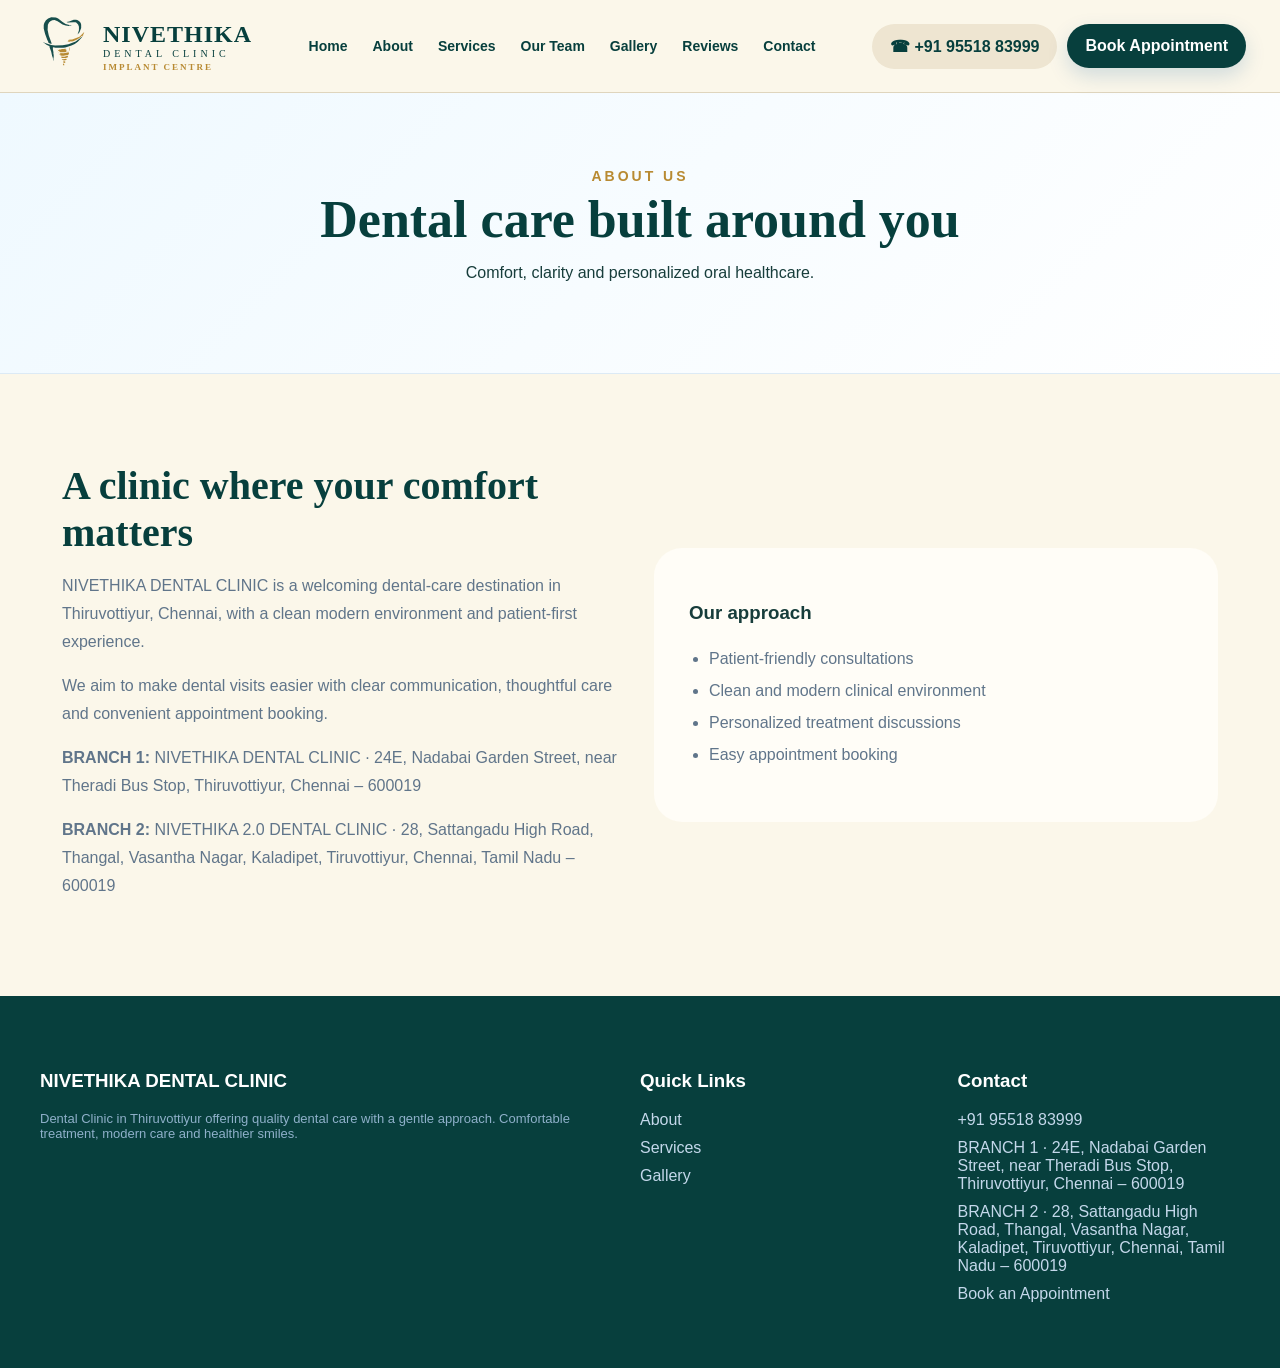
==== commit 64937022: "Correct 2.O to 2.0 branding" ====
--- a/about/index.html
+++ b/about/index.html
@@ -1 +1 @@
-<!doctype html><html><head><meta charset="utf-8"><meta name="viewport" content="width=device-width,initial-scale=1"><title>About | Nivethika Dental Clinic in Thiruvottiyur</title><link rel="stylesheet" href="/styles.css"></head><body><div id="header"></div><section class="pageHero"><div class="eyebrow">ABOUT US</div><h1>Dental care built around you</h1><p>Comfort, clarity and personalized oral healthcare.</p></section><section class="section"><div class="grid2"><div><h2>A clinic where your comfort matters</h2><p>NIVETHIKA DENTAL CLINIC is a welcoming dental-care destination in Thiruvottiyur, Chennai, with a clean modern environment and patient-first experience.</p><p>We aim to make dental visits easier with clear communication, thoughtful care and convenient appointment booking.</p><p><strong>BRANCH 1:</strong> NIVETHIKA DENTAL CLINIC · 24E, Nadabai Garden Street, near Theradi Bus Stop, Thiruvottiyur, Chennai – 600019</p><p><strong>BRANCH 2:</strong> NIVETHIKA 2.O DENTAL CLINIC · 28, Sattangadu High Road, Thangal, Vasantha Nagar, Kaladipet, Tiruvottiyur, Chennai, Tamil Nadu – 600019</p></div><div class="feature"><h3>Our approach</h3><ul><li>Patient-friendly consultations</li><li>Clean and modern clinical environment</li><li>Personalized treatment discussions</li><li>Easy appointment booking</li></ul></div></div></section><div id="footer"></div><script>Promise.all([fetch('/header.html').then(r=>r.text()),fetch('/footer.html').then(r=>r.text())]).then(([h,f])=>{header.innerHTML=h;footer.innerHTML=f})</script></body></html>+<!doctype html><html><head><meta charset="utf-8"><meta name="viewport" content="width=device-width,initial-scale=1"><title>About | Nivethika Dental Clinic in Thiruvottiyur</title><link rel="stylesheet" href="/styles.css"></head><body><div id="header"></div><section class="pageHero"><div class="eyebrow">ABOUT US</div><h1>Dental care built around you</h1><p>Comfort, clarity and personalized oral healthcare.</p></section><section class="section"><div class="grid2"><div><h2>A clinic where your comfort matters</h2><p>NIVETHIKA DENTAL CLINIC is a welcoming dental-care destination in Thiruvottiyur, Chennai, with a clean modern environment and patient-first experience.</p><p>We aim to make dental visits easier with clear communication, thoughtful care and convenient appointment booking.</p><p><strong>BRANCH 1:</strong> NIVETHIKA DENTAL CLINIC · 24E, Nadabai Garden Street, near Theradi Bus Stop, Thiruvottiyur, Chennai – 600019</p><p><strong>BRANCH 2:</strong> NIVETHIKA 2.0 DENTAL CLINIC · 28, Sattangadu High Road, Thangal, Vasantha Nagar, Kaladipet, Tiruvottiyur, Chennai, Tamil Nadu – 600019</p></div><div class="feature"><h3>Our approach</h3><ul><li>Patient-friendly consultations</li><li>Clean and modern clinical environment</li><li>Personalized treatment discussions</li><li>Easy appointment booking</li></ul></div></div></section><div id="footer"></div><script>Promise.all([fetch('/header.html').then(r=>r.text()),fetch('/footer.html').then(r=>r.text())]).then(([h,f])=>{header.innerHTML=h;footer.innerHTML=f})</script></body></html>
--- a/styles.css
+++ b/styles.css
@@ -185,7 +185,20 @@
     opacity:1;
     visibility:visible;
   }
+  body{
+    overflow-x:hidden;
+  }
+  .mobileMenu{
+    visibility:hidden;
+    transform:translate3d(110%,0,0);
+  }
+  .mobileMenuToggle:checked ~ .mobileMenu{
+    visibility:visible;
+    transform:translate3d(0,0,0);
+  }
   body:has(.mobileMenuToggle:checked){
     overflow:hidden;
   }
 }
+
+.branch2ClinicName{color:#073f3d;margin-bottom:8px}.branch2ClinicName strong{color:#073f3d}
